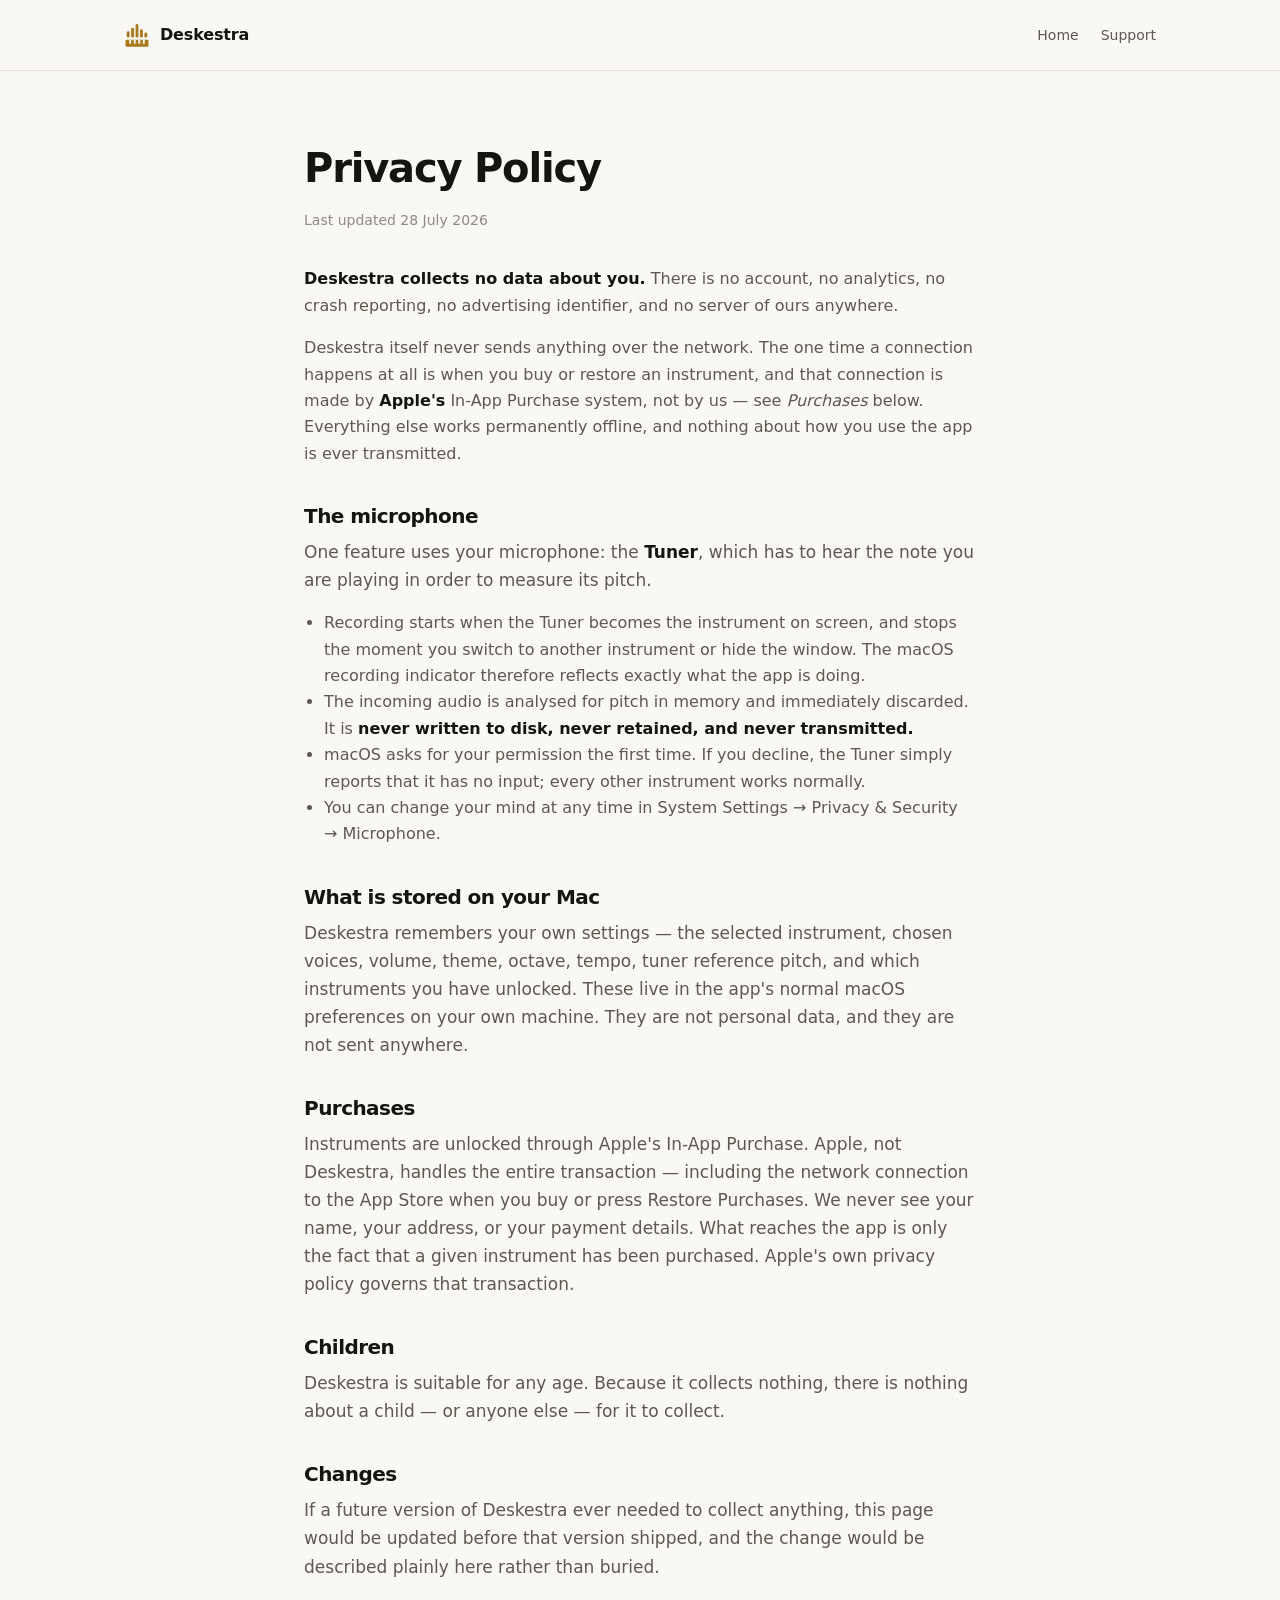
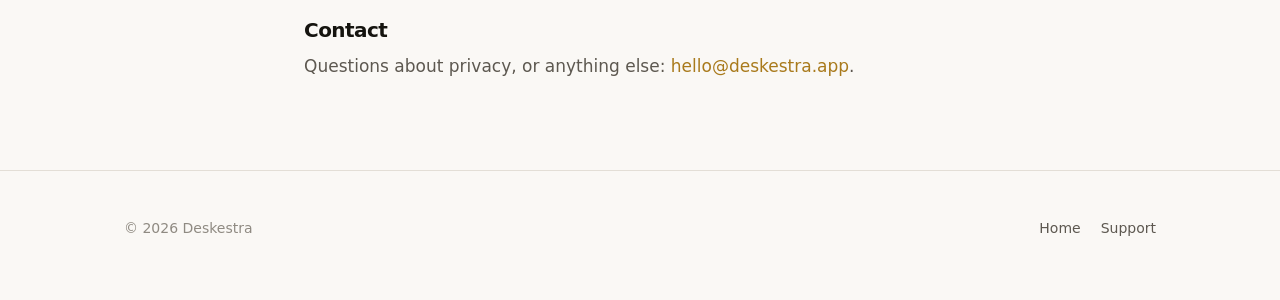
==== privacy.html @ 74d48182 "The Deskestra website: landing page, support and privacy policy Static and self-contained — three HT" ====
<!DOCTYPE html>
<html lang="en">
<head>
<meta charset="utf-8">
<meta name="viewport" content="width=device-width, initial-scale=1">
<meta name="darkreader-lock">
<title>Privacy Policy — Deskestra</title>
<meta name="description" content="Deskestra collects no data. The tuner uses the microphone only while it is on screen, and that audio never leaves your Mac.">
<link rel="stylesheet" href="style.css">
<link rel="icon" href="img/appicon.png">
</head>
<body>

<header>
  <div class="wrap">
    <a class="wordmark" href="index.html">
      <svg class="mark" viewBox="0 0 100 100" aria-hidden="true">
        <mask id="dm">
          <rect width="100" height="100" fill="#000"/>
          <rect x="10.5" y="36" width="11" height="24" rx="5.5" fill="#fff"/>
          <rect x="27.5" y="22" width="11" height="38" rx="5.5" fill="#fff"/>
          <rect x="44.5" y="8"  width="11" height="52" rx="5.5" fill="#fff"/>
          <rect x="61.5" y="28" width="11" height="32" rx="5.5" fill="#fff"/>
          <rect x="78.5" y="40" width="11" height="20" rx="5.5" fill="#fff"/>
          <rect x="6" y="68" width="88" height="27" rx="4" fill="#fff"/>
          <rect x="20.1" y="68" width="7" height="16" rx="2" fill="#000"/>
          <rect x="37.7" y="68" width="7" height="16" rx="2" fill="#000"/>
          <rect x="55.3" y="68" width="7" height="16" rx="2" fill="#000"/>
          <rect x="72.9" y="68" width="7" height="16" rx="2" fill="#000"/>
        </mask>
        <rect width="100" height="100" fill="currentColor" mask="url(#dm)"/>
      </svg>
      Deskestra
    </a>
    <nav><a href="index.html">Home</a><a href="support.html">Support</a></nav>
  </div>
</header>

<div class="wrap prose">
  <h1>Privacy Policy</h1>
  <p class="updated">Last updated 28 July 2026</p>

  <p><strong>Deskestra collects no data about you.</strong> There is no account, no analytics, no crash
     reporting, no advertising identifier, and no server of ours anywhere.</p>
  <p>Deskestra itself never sends anything over the network. The one time a connection happens at all is
     when you buy or restore an instrument, and that connection is made by <strong>Apple's</strong> In-App
     Purchase system, not by us — see <em>Purchases</em> below. Everything else works permanently offline,
     and nothing about how you use the app is ever transmitted.</p>

  <h2>The microphone</h2>
  <p>One feature uses your microphone: the <strong>Tuner</strong>, which has to hear the note you are
     playing in order to measure its pitch.</p>
  <ul>
    <li>Recording starts when the Tuner becomes the instrument on screen, and stops the moment you switch
      to another instrument or hide the window. The macOS recording indicator therefore reflects exactly
      what the app is doing.</li>
    <li>The incoming audio is analysed for pitch in memory and immediately discarded. It is
      <strong>never written to disk, never retained, and never transmitted.</strong></li>
    <li>macOS asks for your permission the first time. If you decline, the Tuner simply reports that it
      has no input; every other instrument works normally.</li>
    <li>You can change your mind at any time in System Settings → Privacy &amp; Security → Microphone.</li>
  </ul>

  <h2>What is stored on your Mac</h2>
  <p>Deskestra remembers your own settings — the selected instrument, chosen voices, volume, theme,
     octave, tempo, tuner reference pitch, and which instruments you have unlocked. These live in the
     app's normal macOS preferences on your own machine. They are not personal data, and they are not
     sent anywhere.</p>

  <h2>Purchases</h2>
  <p>Instruments are unlocked through Apple's In-App Purchase. Apple, not Deskestra, handles the entire
     transaction — including the network connection to the App Store when you buy or press Restore
     Purchases. We never see your name, your address, or your payment details. What reaches the app is only
     the fact that a given instrument has been purchased. Apple's own privacy policy governs that
     transaction.</p>

  <h2>Children</h2>
  <p>Deskestra is suitable for any age. Because it collects nothing, there is nothing about a child —
     or anyone else — for it to collect.</p>

  <h2>Changes</h2>
  <p>If a future version of Deskestra ever needed to collect anything, this page would be updated before
     that version shipped, and the change would be described plainly here rather than buried.</p>

  <h2>Contact</h2>
  <p>Questions about privacy, or anything else: <a href="mailto:hello@deskestra.app">hello@deskestra.app</a>.</p>
</div>

<footer>
  <div class="wrap">
    <span>© 2026 Deskestra</span>
    <nav>
      <a href="index.html">Home</a>
      <a href="support.html">Support</a>
    </nav>
  </div>
</footer>

</body>
</html>
---- style.css ----
/* Deskestra — landing page.
   Brand: charcoal + brass, same as the app icon. Dark first, light supported; both are real designs,
   not one inverted. No framework, no build step, no external requests — the whole site is three HTML
   files and this stylesheet, so it can be dropped on any host. */

:root {
    --brass:      #e6b857;
    --brass-dim:  #c99a3f;
    --bg:         #121212;
    --bg-raise:   #1b1b1c;
    --bg-sink:    #0c0c0d;
    --line:       #2c2c2e;
    --ink:        #f2f0ec;
    --ink-soft:   #a4a09a;
    --ink-faint:  #6d6a66;
    --green:      #2ec258;
    --radius:     14px;
    --page:       1080px;
}

@media (prefers-color-scheme: light) {
    :root {
        --bg:       #faf8f5;
        --bg-raise: #ffffff;
        --bg-sink:  #f0ece6;
        --line:     #e3ded6;
        --ink:      #15140f;
        --ink-soft: #5d5850;
        --ink-faint:#8f8a82;
        --brass:    #a97a1c;
        --brass-dim:#8a6314;
    }
}

* { box-sizing: border-box; }

html { -webkit-text-size-adjust: 100%; }

body {
    margin: 0;
    background: var(--bg);
    color: var(--ink);
    font: 16px/1.65 -apple-system, BlinkMacSystemFont, "Segoe UI", Inter, system-ui, sans-serif;
    -webkit-font-smoothing: antialiased;
}

a { color: var(--brass); text-decoration: none; }
a:hover { text-decoration: underline; }

.wrap { max-width: var(--page); margin: 0 auto; padding: 0 24px; }

/* ── header ─────────────────────────────────────────────────────────────── */
header {
    padding: 22px 0;
    border-bottom: 1px solid var(--line);
    position: sticky; top: 0;
    background: color-mix(in srgb, var(--bg) 88%, transparent);
    backdrop-filter: saturate(160%) blur(12px);
    z-index: 10;
}
header .wrap { display: flex; align-items: center; gap: 12px; }
.wordmark { display: flex; align-items: center; gap: 10px; font-weight: 650; letter-spacing: -0.01em; color: var(--ink); }
.wordmark:hover { text-decoration: none; }
.mark { width: 26px; height: 26px; color: var(--brass); flex: none; }
header nav { margin-left: auto; display: flex; gap: 22px; font-size: 14px; }
header nav a { color: var(--ink-soft); }
header nav a:hover { color: var(--ink); text-decoration: none; }

/* ── hero ───────────────────────────────────────────────────────────────── */
.hero { padding: 86px 0 64px; text-align: center; }
.hero h1 {
    margin: 0 auto 18px;
    max-width: 15ch;
    font-size: clamp(34px, 6.4vw, 62px);
    line-height: 1.04;
    letter-spacing: -0.035em;
    font-weight: 700;
}
.hero h1 em { font-style: normal; color: var(--brass); }
.lede {
    margin: 0 auto;
    max-width: 54ch;
    font-size: clamp(16px, 2.1vw, 19px);
    color: var(--ink-soft);
}

.cta { margin-top: 34px; display: flex; gap: 12px; justify-content: center; flex-wrap: wrap; }
.btn {
    display: inline-flex; align-items: center; gap: 9px;
    padding: 13px 22px; border-radius: 11px;
    font-size: 15px; font-weight: 600; letter-spacing: -0.01em;
    border: 1px solid transparent;
}
.btn-primary { background: var(--brass); color: #17140d; }
.btn-primary:hover { background: var(--brass-dim); text-decoration: none; }
.btn-ghost { border-color: var(--line); color: var(--ink); background: var(--bg-raise); }
.btn-ghost:hover { border-color: var(--ink-faint); text-decoration: none; }
.btn[aria-disabled="true"] { opacity: .55; pointer-events: none; }
.cta-note { margin-top: 14px; font-size: 13px; color: var(--ink-faint); }

/* The app window, shown floating the way it actually sits on your desktop. */
.stage {
    margin: 54px auto 0;
    max-width: 780px;
    padding: 46px 30px;
    border-radius: 22px;
    border: 1px solid var(--line);
    background:
        radial-gradient(120% 130% at 50% 0%, color-mix(in srgb, var(--brass) 12%, transparent), transparent 62%),
        var(--bg-sink);
}
.shot { width: 100%; max-width: 460px; height: auto; display: block; margin: 0 auto;
        border-radius: var(--radius); box-shadow: 0 22px 44px -18px rgba(0,0,0,.55); }
.stage figcaption { margin-top: 22px; font-size: 13px; color: var(--ink-faint); }

/* ── sections ───────────────────────────────────────────────────────────── */
section { padding: 78px 0; border-top: 1px solid var(--line); }
.eyebrow {
    margin: 0 0 12px; font-size: 11px; font-weight: 700;
    letter-spacing: .16em; text-transform: uppercase; color: var(--brass);
}
h2 { margin: 0 0 14px; font-size: clamp(25px, 3.6vw, 34px); line-height: 1.15; letter-spacing: -0.028em; font-weight: 680; }
h2 + p { margin: 0; max-width: 62ch; color: var(--ink-soft); font-size: 17px; }

.feature { display: grid; grid-template-columns: 1fr 1fr; gap: 52px; align-items: center; }
.feature .shot { max-width: 100%; }

/* ── instrument grid ────────────────────────────────────────────────────── */
.grid { margin-top: 44px; display: grid; grid-template-columns: repeat(2, 1fr); gap: 22px; }
.card {
    padding: 22px; border: 1px solid var(--line); border-radius: 18px; background: var(--bg-raise);
}
.card .shot { max-width: 100%; box-shadow: 0 10px 24px -14px rgba(0,0,0,.5); }
.card h3 { margin: 20px 0 6px; font-size: 19px; letter-spacing: -0.018em; display: flex; align-items: center; gap: 10px; }
.card p { margin: 0; color: var(--ink-soft); font-size: 15px; }
.card .keys { margin: 12px 0 0; font-size: 12.5px; color: var(--ink-faint); }
kbd {
    display: inline-block; padding: 1px 6px; margin: 0 1px;
    border: 1px solid var(--line); border-bottom-width: 2px; border-radius: 5px;
    background: var(--bg-sink); font: 600 11.5px/1.7 ui-monospace, SFMono-Regular, Menlo, monospace;
    color: var(--ink-soft);
}
.tag {
    padding: 3px 9px; border-radius: 999px; font-size: 11px; font-weight: 700;
    letter-spacing: .05em; text-transform: uppercase;
}
.tag-free { background: color-mix(in srgb, var(--green) 20%, transparent); color: var(--green); }
.tag-paid { background: color-mix(in srgb, var(--brass) 18%, transparent); color: var(--brass); }

/* ── lists ──────────────────────────────────────────────────────────────── */
.points { margin: 34px 0 0; padding: 0; list-style: none; display: grid; grid-template-columns: repeat(2, 1fr); gap: 26px 40px; }
.points h3 { margin: 0 0 5px; font-size: 16px; letter-spacing: -0.012em; }
.points p { margin: 0; color: var(--ink-soft); font-size: 15px; }

.price { margin-top: 36px; display: grid; grid-template-columns: repeat(2, 1fr); gap: 22px; }
.price div { padding: 26px; border: 1px solid var(--line); border-radius: 18px; background: var(--bg-raise); }
.price .amount { font-size: 30px; font-weight: 700; letter-spacing: -0.03em; }
.price .amount small { font-size: 14px; font-weight: 500; color: var(--ink-faint); letter-spacing: 0; }
.price ul { margin: 14px 0 0; padding-left: 18px; color: var(--ink-soft); font-size: 15px; }

details {
    padding: 18px 0; border-bottom: 1px solid var(--line);
}
details summary { cursor: pointer; font-weight: 600; font-size: 16.5px; letter-spacing: -0.012em; }
details summary::marker { color: var(--brass); }
details p { margin: 10px 0 0; color: var(--ink-soft); }

/* ── footer ─────────────────────────────────────────────────────────────── */
footer { padding: 46px 0 60px; border-top: 1px solid var(--line); color: var(--ink-faint); font-size: 14px; }
footer .wrap { display: flex; gap: 24px; flex-wrap: wrap; align-items: center; }
footer nav { margin-left: auto; display: flex; gap: 20px; }
footer a { color: var(--ink-soft); }

/* ── prose pages (privacy, support) ─────────────────────────────────────── */
.prose { max-width: 66ch; padding: 64px 0 90px; }
.prose h1 { font-size: clamp(28px, 4.4vw, 40px); letter-spacing: -0.03em; margin: 0 0 8px; }
.prose .updated { margin: 0 0 34px; color: var(--ink-faint); font-size: 14px; }
.prose h2 { font-size: 20px; margin: 38px 0 10px; }
.prose p, .prose li { color: var(--ink-soft); }
.prose strong { color: var(--ink); }
.prose ul { padding-left: 20px; }

@media (max-width: 760px) {
    .feature, .grid, .points, .price { grid-template-columns: 1fr; }
    .feature { gap: 30px; }
    section { padding: 58px 0; }
    .hero { padding: 60px 0 44px; }
    header nav { display: none; }
}
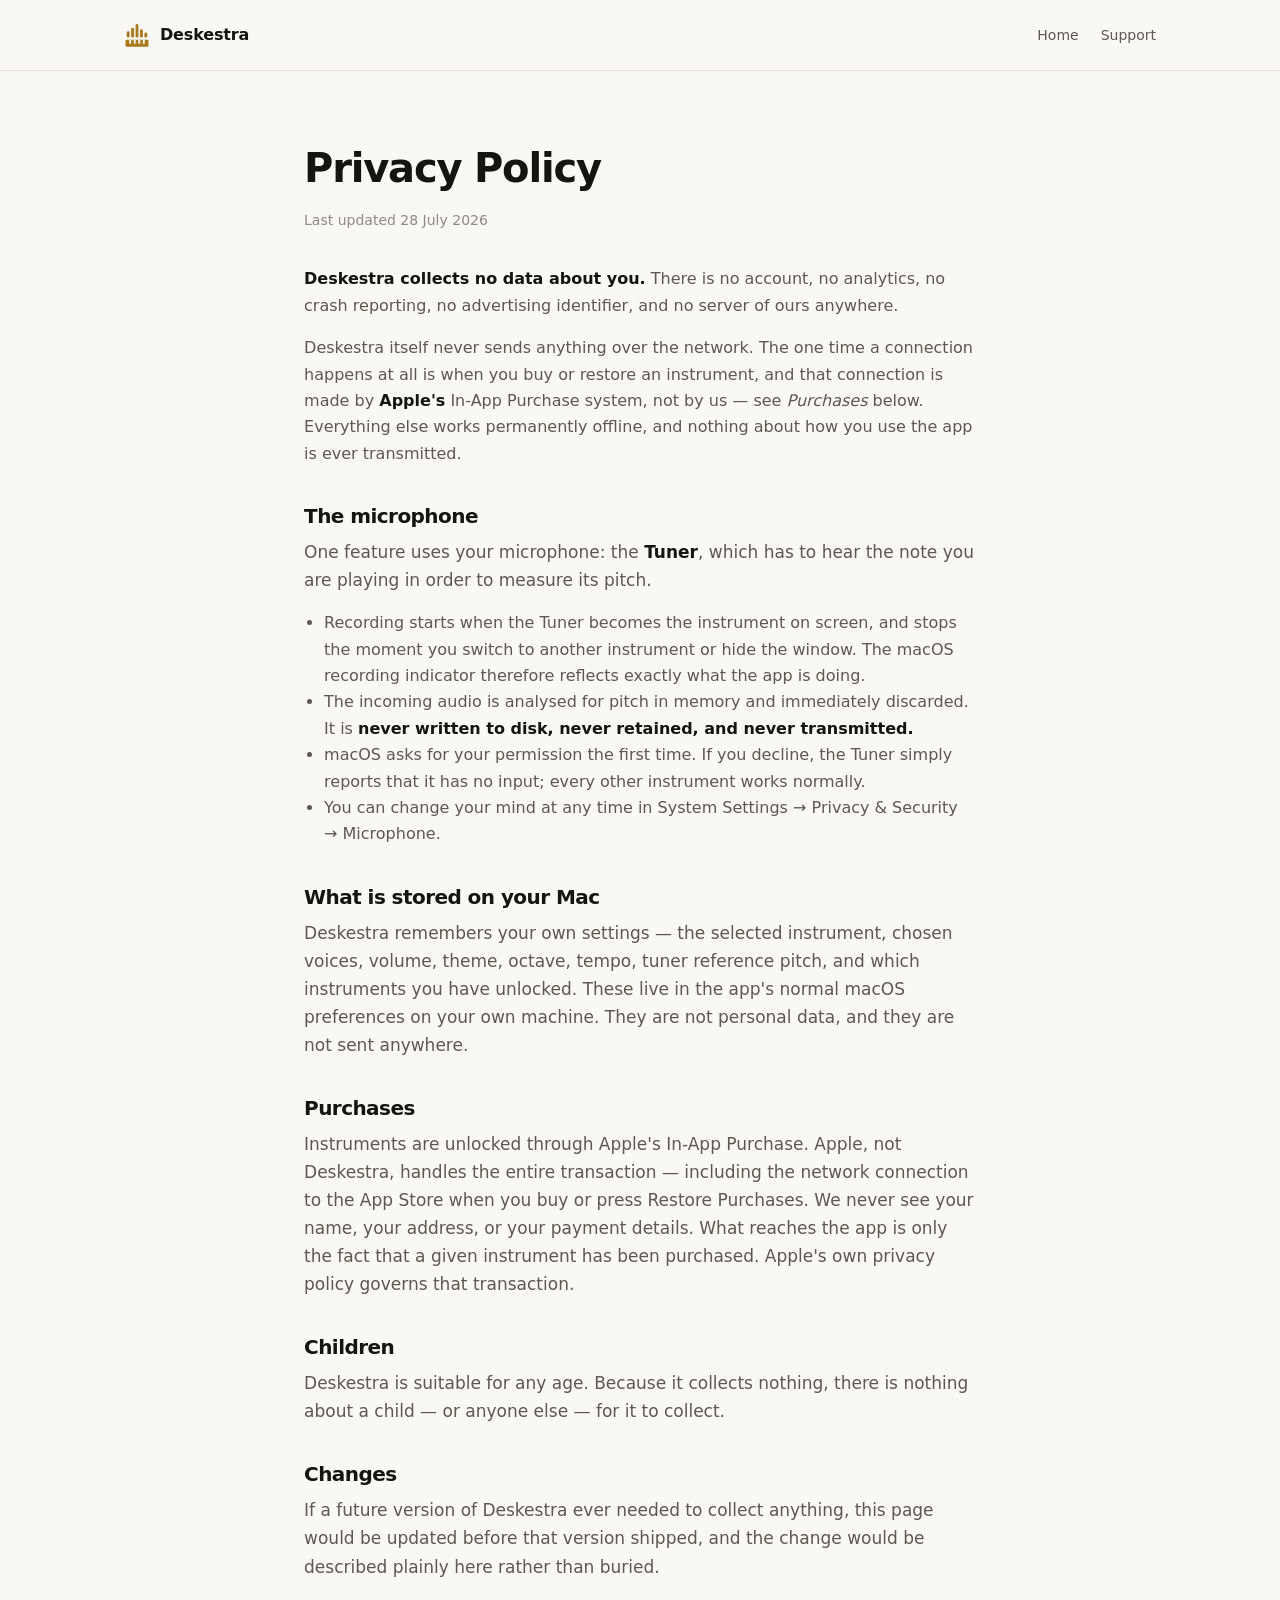
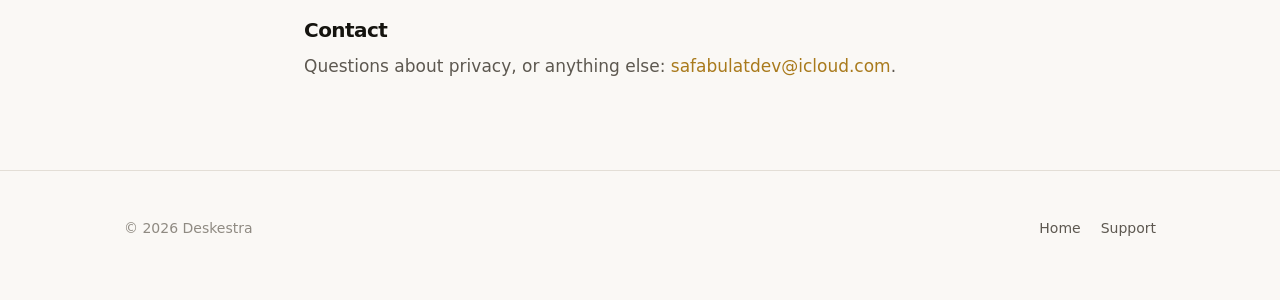
==== commit 3e63b039: "Site: sync from the app repository (99d9c0f)" ====
--- a/privacy.html
+++ b/privacy.html
@@ -83,7 +83,7 @@
      that version shipped, and the change would be described plainly here rather than buried.</p>
 
   <h2>Contact</h2>
-  <p>Questions about privacy, or anything else: <a href="mailto:hello@deskestra.app">hello@deskestra.app</a>.</p>
+  <p>Questions about privacy, or anything else: <a href="mailto:safabulatdev@icloud.com">safabulatdev@icloud.com</a>.</p>
 </div>
 
 <footer>
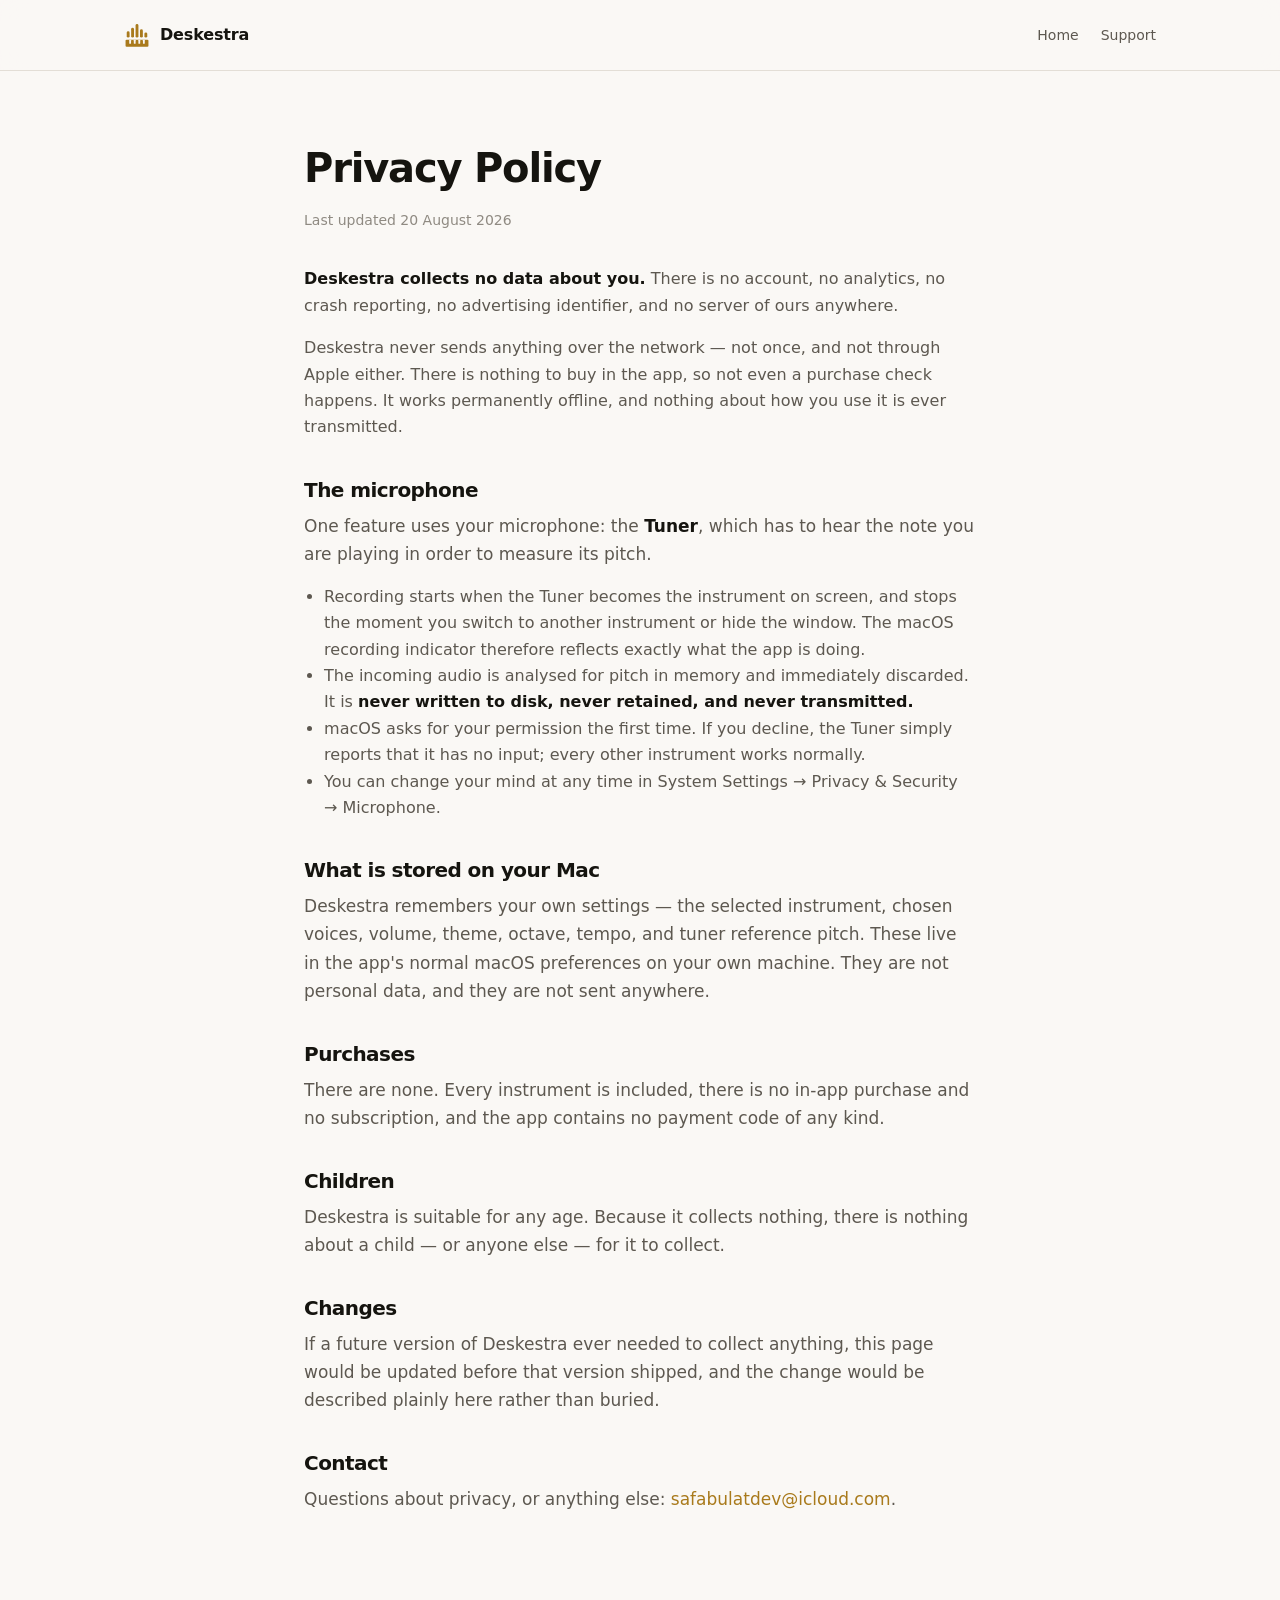
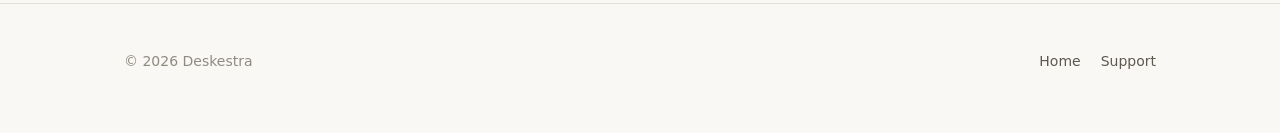
==== commit 10913e3e: "Site: sync from the app repository (a7da4ea)" ====
--- a/privacy.html
+++ b/privacy.html
@@ -38,14 +38,13 @@
 
 <div class="wrap prose">
   <h1>Privacy Policy</h1>
-  <p class="updated">Last updated 28 July 2026</p>
+  <p class="updated">Last updated 20 August 2026</p>
 
   <p><strong>Deskestra collects no data about you.</strong> There is no account, no analytics, no crash
      reporting, no advertising identifier, and no server of ours anywhere.</p>
-  <p>Deskestra itself never sends anything over the network. The one time a connection happens at all is
-     when you buy or restore an instrument, and that connection is made by <strong>Apple's</strong> In-App
-     Purchase system, not by us — see <em>Purchases</em> below. Everything else works permanently offline,
-     and nothing about how you use the app is ever transmitted.</p>
+  <p>Deskestra never sends anything over the network — not once, and not through Apple either. There is
+     nothing to buy in the app, so not even a purchase check happens. It works permanently offline, and
+     nothing about how you use it is ever transmitted.</p>
 
   <h2>The microphone</h2>
   <p>One feature uses your microphone: the <strong>Tuner</strong>, which has to hear the note you are
@@ -63,16 +62,13 @@
 
   <h2>What is stored on your Mac</h2>
   <p>Deskestra remembers your own settings — the selected instrument, chosen voices, volume, theme,
-     octave, tempo, tuner reference pitch, and which instruments you have unlocked. These live in the
+     octave, tempo, and tuner reference pitch. These live in the
      app's normal macOS preferences on your own machine. They are not personal data, and they are not
      sent anywhere.</p>
 
   <h2>Purchases</h2>
-  <p>Instruments are unlocked through Apple's In-App Purchase. Apple, not Deskestra, handles the entire
-     transaction — including the network connection to the App Store when you buy or press Restore
-     Purchases. We never see your name, your address, or your payment details. What reaches the app is only
-     the fact that a given instrument has been purchased. Apple's own privacy policy governs that
-     transaction.</p>
+  <p>There are none. Every instrument is included, there is no in-app purchase and no subscription, and
+     the app contains no payment code of any kind.</p>
 
   <h2>Children</h2>
   <p>Deskestra is suitable for any age. Because it collects nothing, there is nothing about a child —
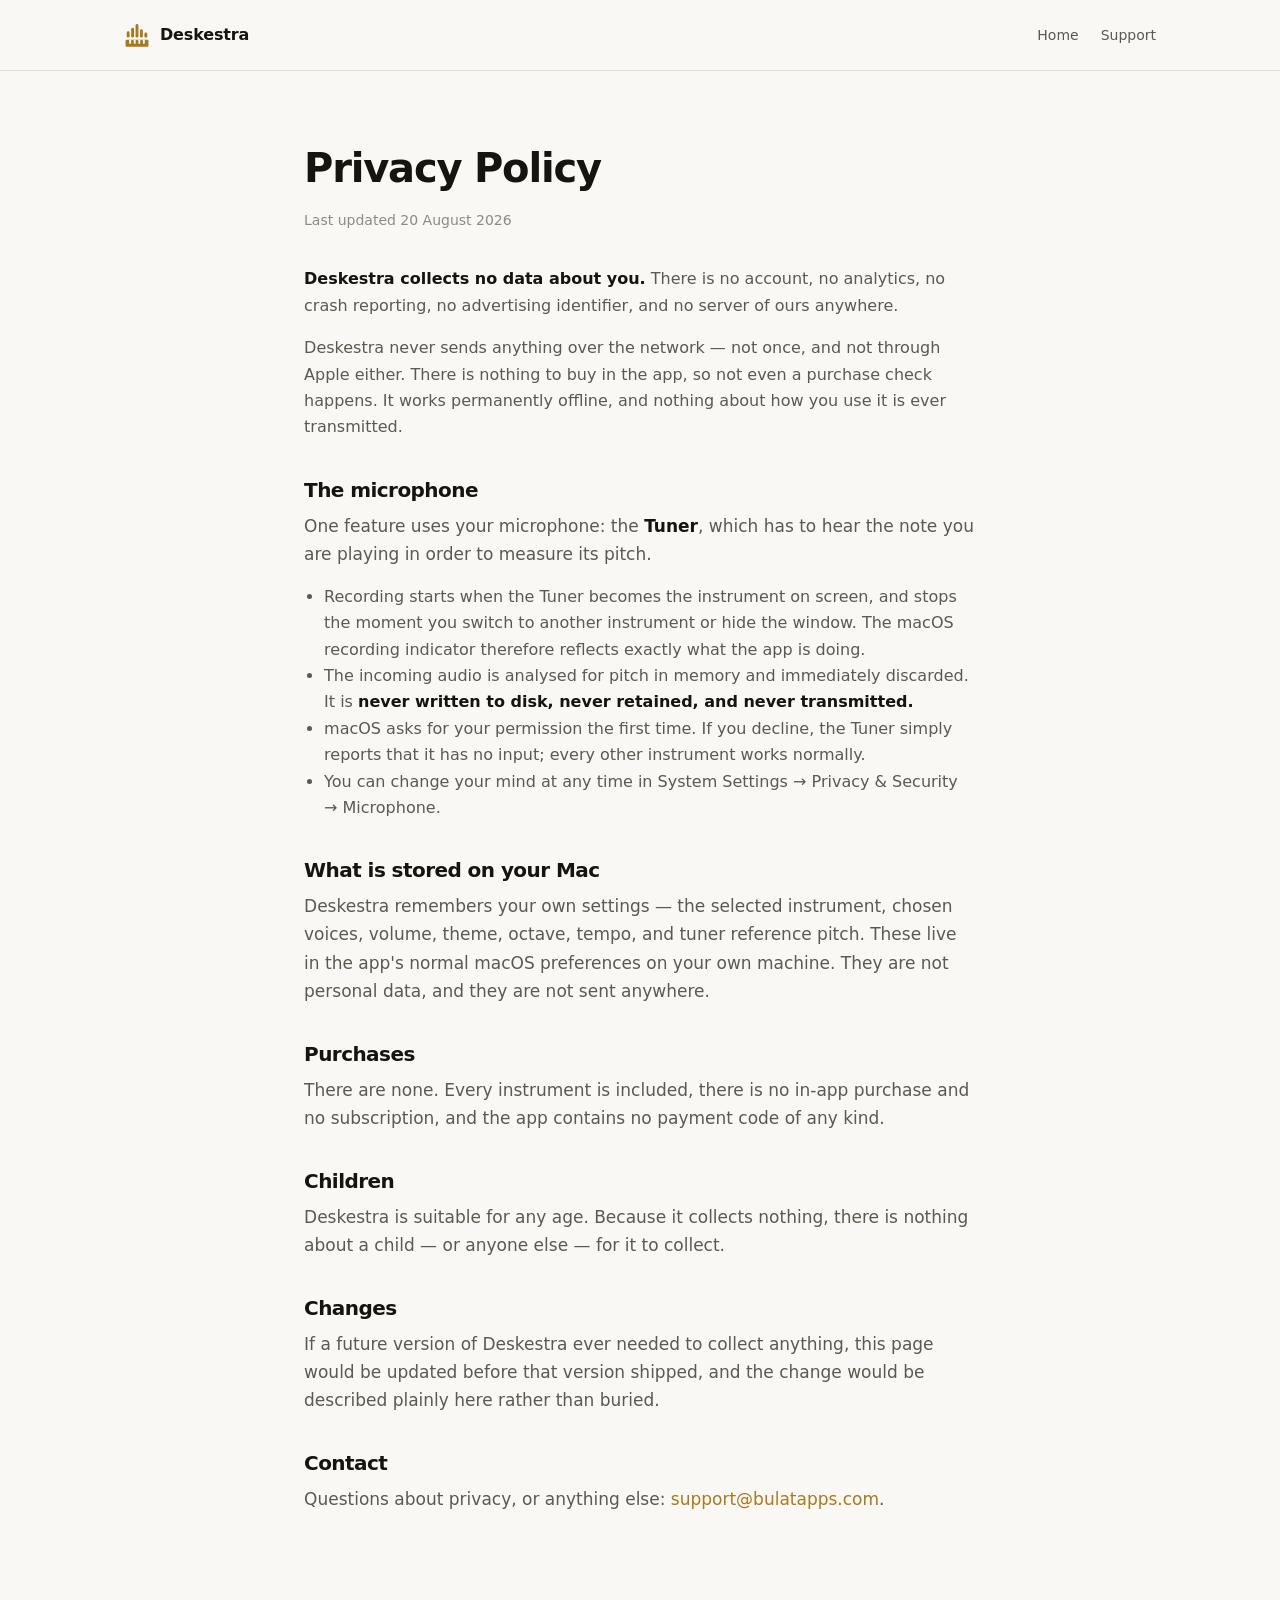
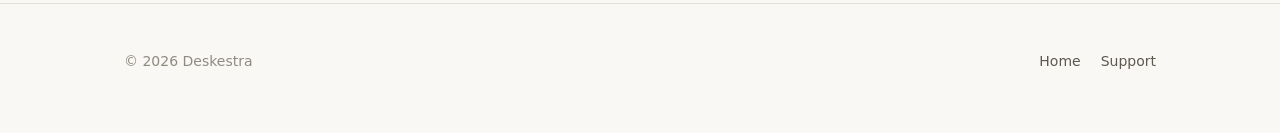
==== commit efb3014f: "Site: sync from the app repository (0066f23)" ====
--- a/privacy.html
+++ b/privacy.html
@@ -79,7 +79,7 @@
      that version shipped, and the change would be described plainly here rather than buried.</p>
 
   <h2>Contact</h2>
-  <p>Questions about privacy, or anything else: <a href="mailto:safabulatdev@icloud.com">safabulatdev@icloud.com</a>.</p>
+  <p>Questions about privacy, or anything else: <a href="mailto:support@bulatapps.com">support@bulatapps.com</a>.</p>
 </div>
 
 <footer>
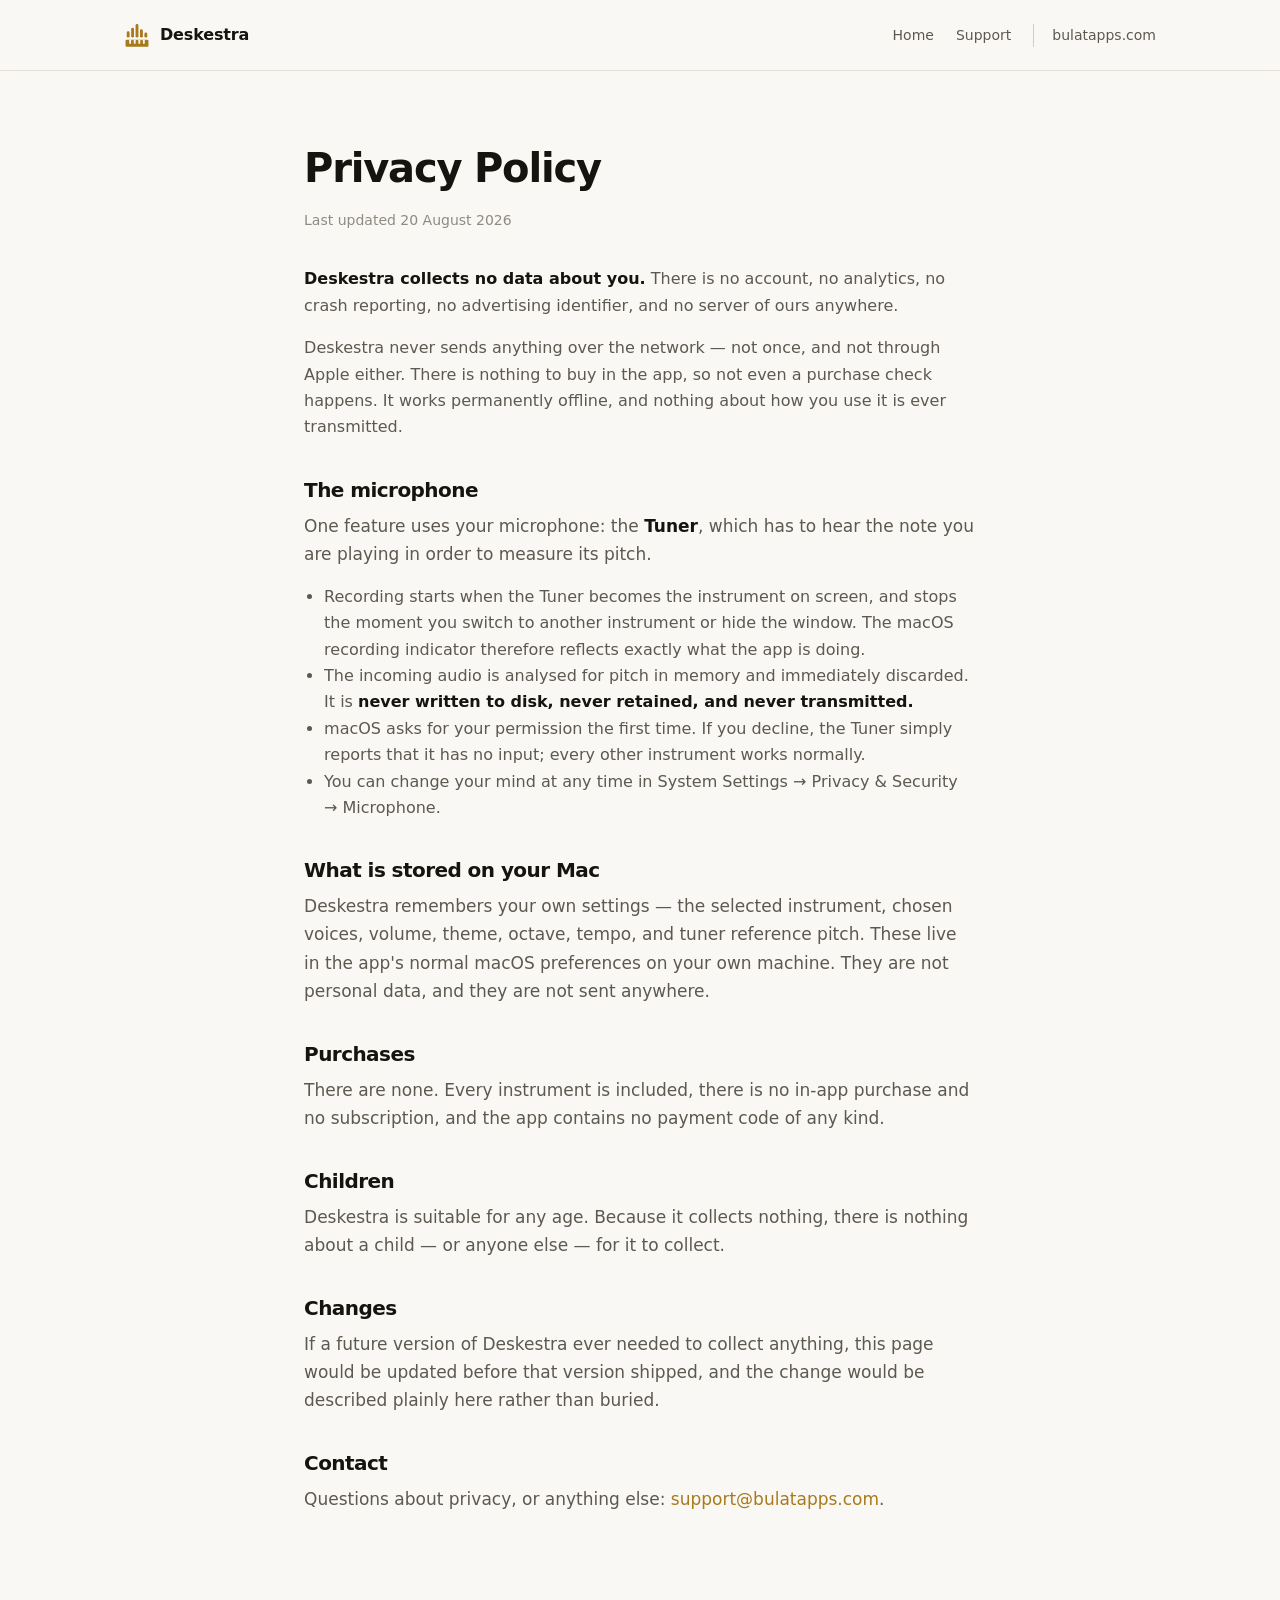
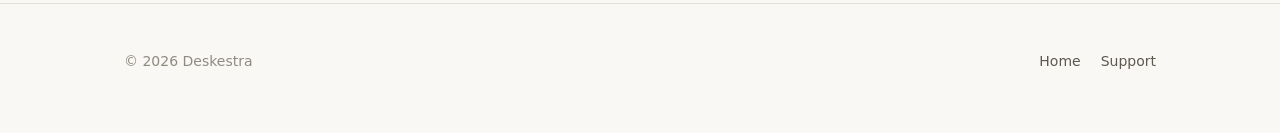
==== commit a74d0e88: "Site: sync from the app repository (385047d)" ====
--- a/privacy.html
+++ b/privacy.html
@@ -32,7 +32,7 @@
       </svg>
       Deskestra
     </a>
-    <nav><a href="index.html">Home</a><a href="support.html">Support</a></nav>
+    <nav><a href="index.html">Home</a><a href="support.html">Support</a><a class="hub" href="https://bulatapps.com/">bulatapps.com</a></nav>
   </div>
 </header>
 
--- a/style.css
+++ b/style.css
@@ -185,5 +185,11 @@
     .feature { gap: 30px; }
     section { padding: 58px 0; }
     .hero { padding: 60px 0 44px; }
-    header nav { display: none; }
+    header nav a:not(.hub) { display: none; }
+    header nav a.hub { padding-left: 0; border-left: 0; }
 }
+
+/* bulatapps.com — the way out to the other apps. Last in the nav, set off by a hairline, and the one
+   link that stays when the nav folds away on a phone: a visitor who came for this app is the one
+   who has not seen the others yet. */
+header nav a.hub { padding-left: 18px; border-left: 1px solid rgba(127,127,127,.35); }
